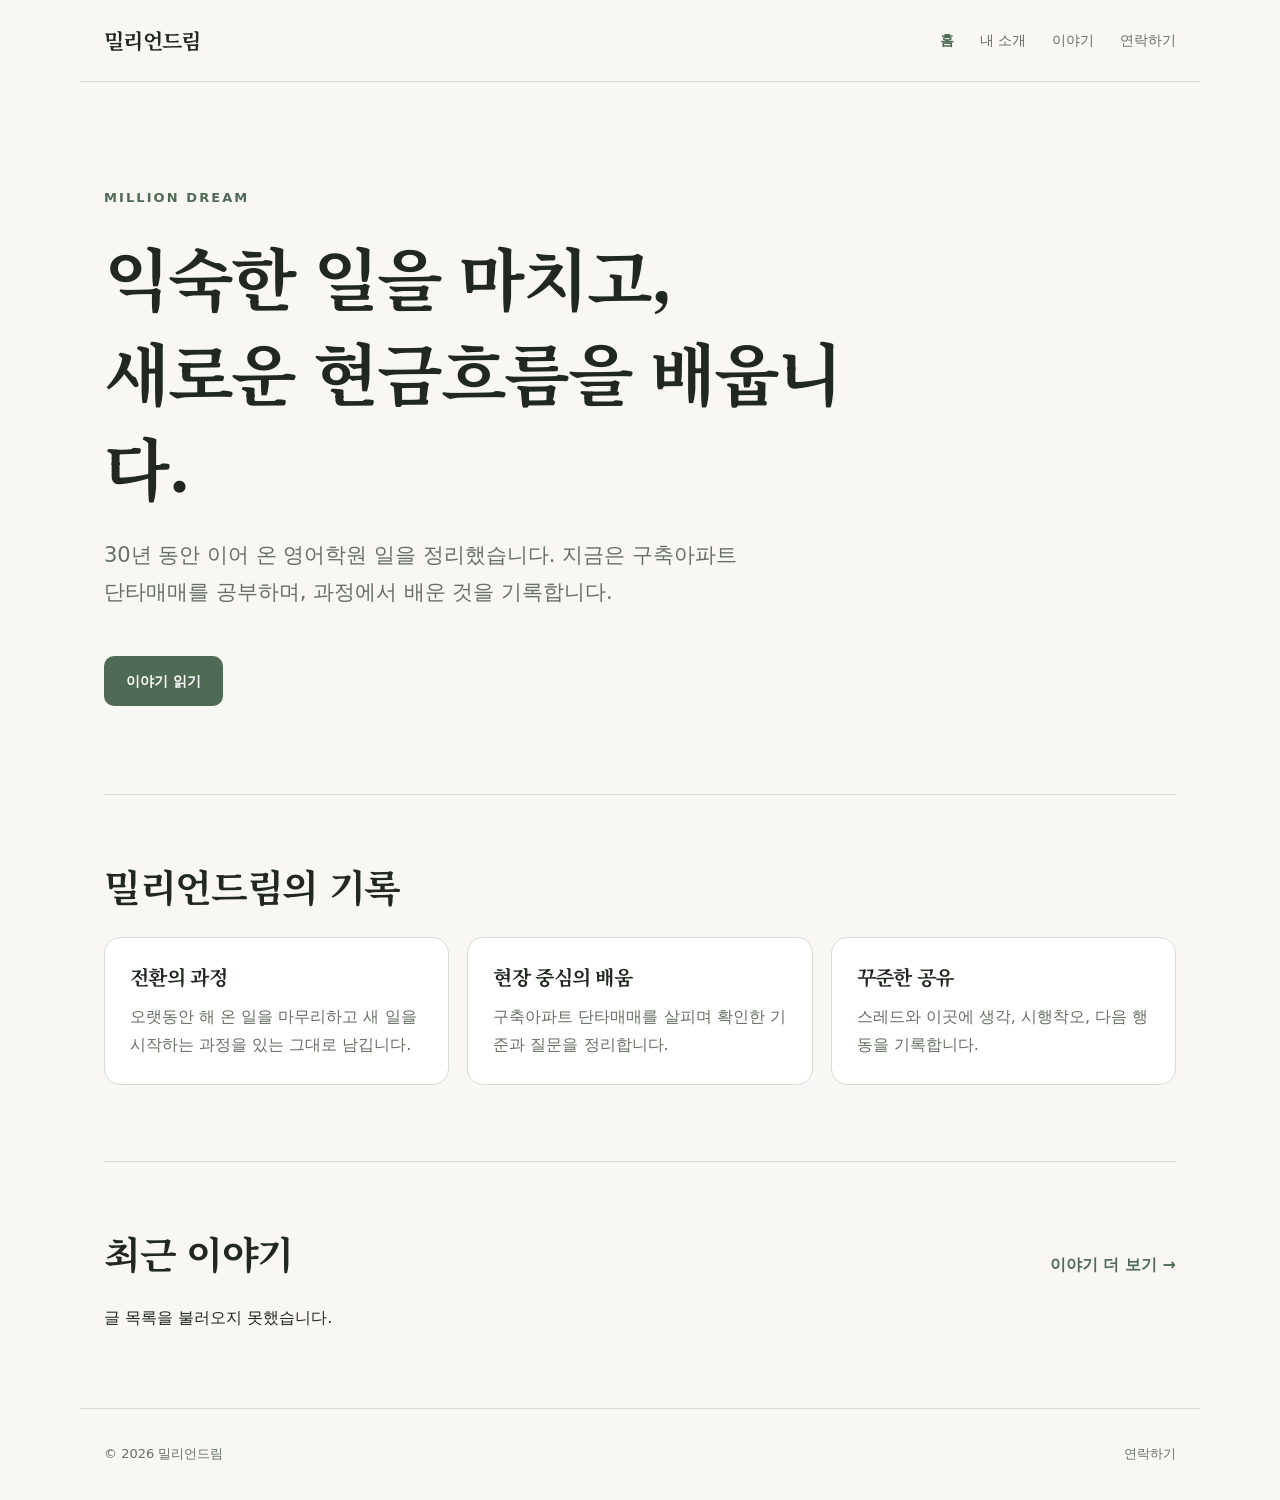
==== index.html @ e860d9e4 "Add Milliondream website" ====
<!doctype html><html lang="ko"><head><meta charset="utf-8"><meta name="viewport" content="width=device-width,initial-scale=1"><title>밀리언드림 | 새로운 현금흐름을 기록합니다</title><meta name="description" content="30년간의 영어학원 일을 마치고 구축아파트 단타매매를 공부하며 새로운 현금흐름을 만들어 가는 밀리언드림의 기록."><link rel="stylesheet" href="/site.css"></head><body>
<header class="site-header"><a class="site-logo" href="/">밀리언드림</a><button class="menu-toggle" aria-expanded="false" aria-controls="main-nav">메뉴</button><nav id="main-nav" class="site-nav" aria-label="주 메뉴"><a href="/" aria-current="page">홈</a><a href="/about.html">내 소개</a><a href="/story/">이야기</a><a href="/contact.html">연락하기</a></nav></header>
<main class="page"><section class="hero-main"><p class="eyebrow">Million Dream</p><h1>익숙한 일을 마치고,<br>새로운 현금흐름을 배웁니다.</h1><p class="lead">30년 동안 이어 온 영어학원 일을 정리했습니다. 지금은 구축아파트 단타매매를 공부하며, 과정에서 배운 것을 기록합니다.</p><a class="button" href="/about.html">이야기 읽기</a></section>
<section class="section"><div class="section-head"><h2>밀리언드림의 기록</h2></div><div class="grid"><div class="feature"><h3>전환의 과정</h3><p>오랫동안 해 온 일을 마무리하고 새 일을 시작하는 과정을 있는 그대로 남깁니다.</p></div><div class="feature"><h3>현장 중심의 배움</h3><p>구축아파트 단타매매를 살피며 확인한 기준과 질문을 정리합니다.</p></div><div class="feature"><h3>꾸준한 공유</h3><p>스레드와 이곳에 생각, 시행착오, 다음 행동을 기록합니다.</p></div></div></section>
<section class="section"><div class="section-head"><h2>최근 이야기</h2><a class="text-link" href="/story/">이야기 더 보기 →</a></div><div class="grid" id="latest-posts" aria-live="polite">글을 불러오는 중입니다.</div></section></main>
<footer class="site-footer"><span>© 2026 밀리언드림</span><span><a href="/contact.html">연락하기</a></span></footer><script src="/site.js" defer></script></body></html>
---- site.css ----
@import url('https://fonts.googleapis.com/css2?family=Noto+Serif+KR:wght@400;600;700&display=swap');
:root{--bg:#f8f7f3;--ink:#212820;--accent:#506b55;--muted:#667064;--line:#d7ddd4;--card:#fff;--serif:'Noto Serif KR',Georgia,serif;--sans:'Apple SD Gothic Neo','Noto Sans KR',system-ui,sans-serif}
*{box-sizing:border-box}
html{scroll-behavior:smooth}
body{margin:0;background:var(--bg);color:var(--ink);font-family:var(--sans);line-height:1.75}
a{color:inherit}
.site-header{max-width:1120px;margin:auto;padding:22px 24px;display:flex;align-items:center;justify-content:space-between;gap:24px;border-bottom:1px solid var(--line)}
.site-logo{font-family:var(--serif);font-size:21px;font-weight:700;letter-spacing:-.03em;text-decoration:none;white-space:nowrap}
.site-nav{display:flex;align-items:center;gap:26px}
.site-nav a{text-decoration:none;font-size:14px;color:var(--muted)}
.site-nav a[aria-current='page'],.site-nav a:hover{color:var(--accent);font-weight:700}
.menu-toggle{display:none;background:transparent;border:1px solid var(--line);border-radius:8px;padding:8px 12px;color:var(--ink);font:inherit}
.page{max-width:1120px;margin:auto;padding:0 24px}
.hero-main{padding:92px 0 88px;max-width:790px}
.eyebrow{color:var(--accent);font-size:13px;font-weight:700;letter-spacing:.16em;text-transform:uppercase}
h1,h2,h3{font-family:var(--serif);line-height:1.4;letter-spacing:-.035em}
h1{font-size:clamp(38px,6vw,68px);margin:18px 0 24px}
h2{font-size:clamp(26px,4vw,38px)}
.lead{font-size:clamp(17px,2vw,21px);color:var(--muted);max-width:650px}
.button{display:inline-block;background:var(--accent);color:#fff;text-decoration:none;border-radius:10px;padding:13px 22px;font-weight:700;font-size:14px;margin-top:24px}
.button.secondary{background:transparent;color:var(--accent);border:1px solid var(--accent)}
.section{border-top:1px solid var(--line);padding:64px 0 76px}
.section-head{display:flex;align-items:end;justify-content:space-between;gap:24px;margin-bottom:25px}
.section-head h2{margin:0}
.text-link{color:var(--accent);font-weight:700;text-decoration:none;white-space:nowrap}
.grid{display:grid;grid-template-columns:repeat(3,1fr);gap:18px}
.feature,.post-card{background:var(--card);border:1px solid var(--line);border-radius:16px;padding:25px}
.feature h3{font-size:20px;margin:0 0 12px}
.feature p{margin:0;color:var(--muted)}
.post-card{display:block;text-decoration:none;min-height:220px}
.post-card:hover{border-color:var(--accent)}
.post-card time{font-size:12px;color:var(--muted)}
.post-card h3{font-size:20px;margin:12px 0}
.post-card p{font-size:14px;color:var(--muted);margin:0}
.reading{max-width:760px;padding:72px 0 96px}
.reading h1{font-size:clamp(34px,5vw,54px)}
.reading p,.reading li{font-size:17px}
.reading blockquote{margin:42px 0;padding:8px 0 8px 24px;border-left:3px solid var(--accent);font:600 21px/1.7 var(--serif)}
.timeline{border-left:1px solid var(--line);margin:32px 0;padding-left:28px}
.timeline li{margin:0 0 22px}
.notice{background:#edf1ec;border-radius:14px;padding:20px 24px;color:#435048}
.site-footer{border-top:1px solid var(--line);padding:34px 24px;max-width:1120px;margin:auto;color:var(--muted);font-size:13px;display:flex;justify-content:space-between;gap:20px}
.site-footer a{text-decoration:none}
@media(max-width:700px){.site-header{flex-wrap:wrap}.menu-toggle{display:block}.site-nav{display:none;width:100%;flex-direction:column;align-items:stretch;gap:0;padding:8px 0}.site-nav.open{display:flex}.site-nav a{padding:10px 0}.hero-main{padding:65px 0}.grid{grid-template-columns:1fr}.section{padding:48px 0}.site-footer{display:block}.reading{padding:50px 0 80px}}
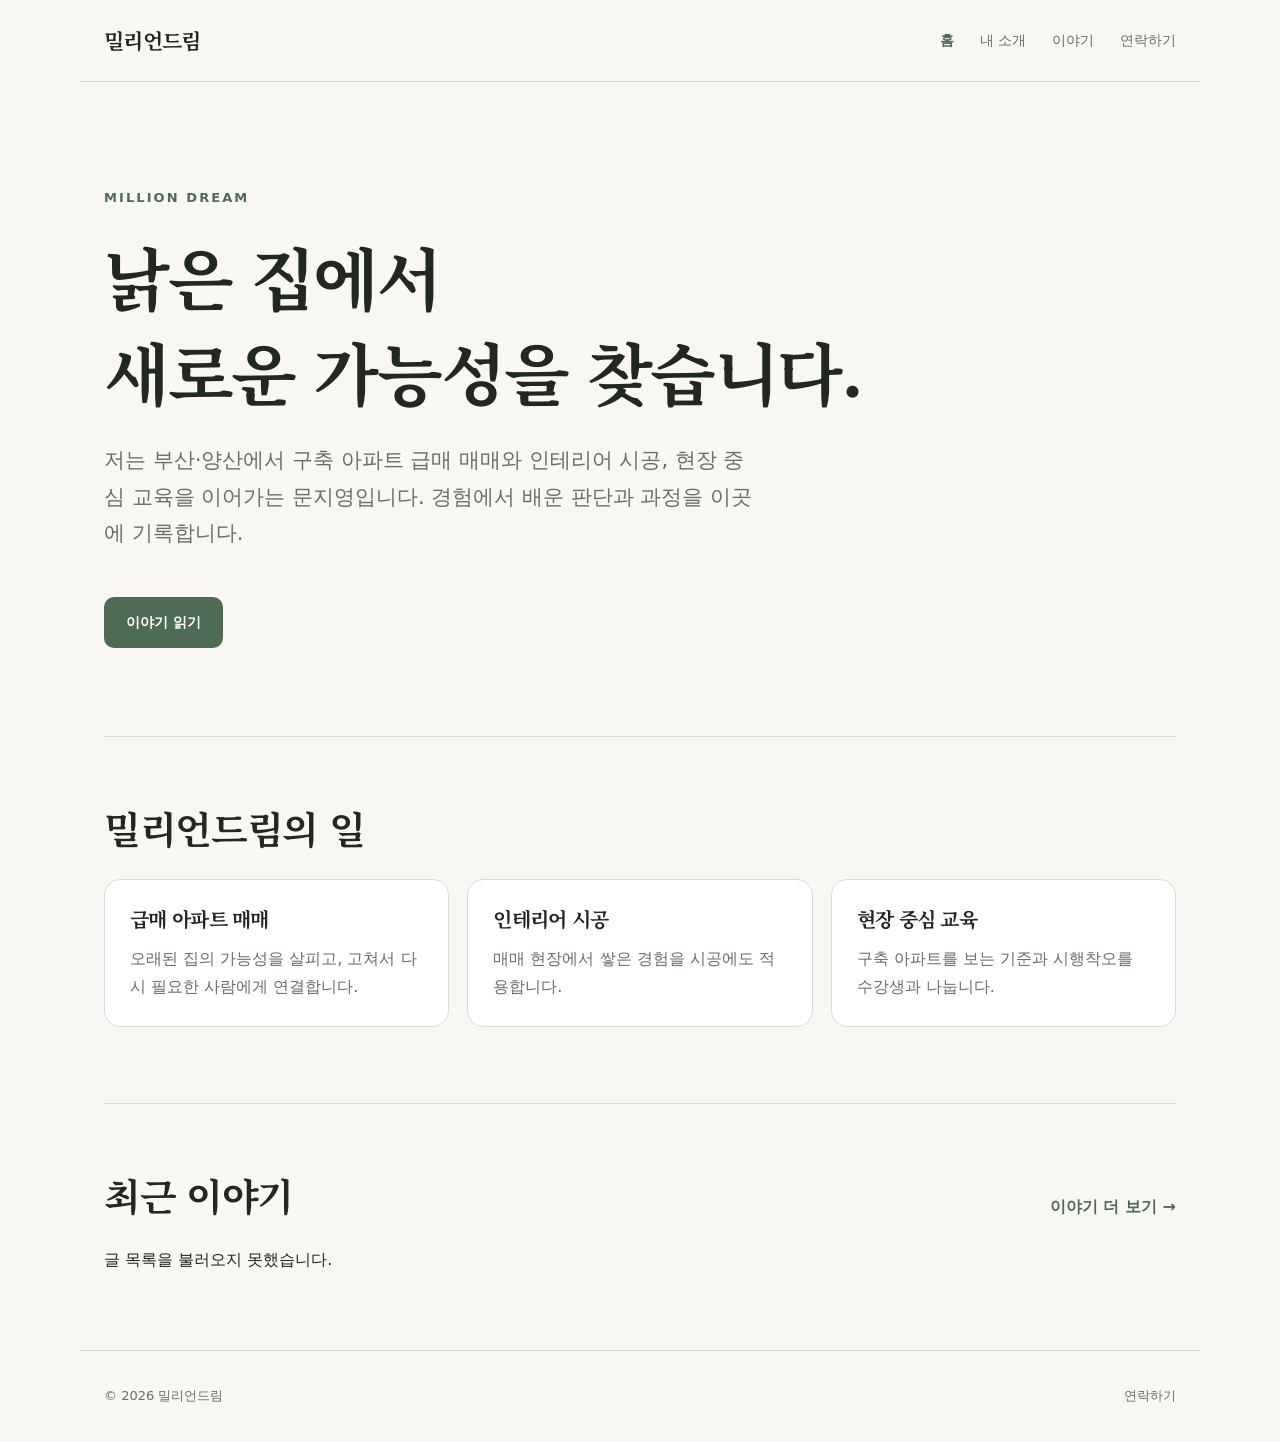
==== commit 56ccbd3e: "밀리언드림 브랜드 스토리 반영" ====
--- a/index.html
+++ b/index.html
@@ -1,6 +1,6 @@
-<!doctype html><html lang="ko"><head><meta charset="utf-8"><meta name="viewport" content="width=device-width,initial-scale=1"><title>밀리언드림 | 새로운 현금흐름을 기록합니다</title><meta name="description" content="30년간의 영어학원 일을 마치고 구축아파트 단타매매를 공부하며 새로운 현금흐름을 만들어 가는 밀리언드림의 기록."><link rel="stylesheet" href="/site.css"></head><body>
+<!doctype html><html lang="ko"><head><meta charset="utf-8"><meta name="viewport" content="width=device-width,initial-scale=1"><title>밀리언드림 | 구축 아파트의 가능성을 찾습니다</title><meta name="description" content="문지영의 밀리언드림. 부산·양산에서 구축 아파트 급매 매매, 인테리어 시공, 현장 중심 교육을 이어갑니다."><link rel="stylesheet" href="/site.css"></head><body>
 <header class="site-header"><a class="site-logo" href="/">밀리언드림</a><button class="menu-toggle" aria-expanded="false" aria-controls="main-nav">메뉴</button><nav id="main-nav" class="site-nav" aria-label="주 메뉴"><a href="/" aria-current="page">홈</a><a href="/about.html">내 소개</a><a href="/story/">이야기</a><a href="/contact.html">연락하기</a></nav></header>
-<main class="page"><section class="hero-main"><p class="eyebrow">Million Dream</p><h1>익숙한 일을 마치고,<br>새로운 현금흐름을 배웁니다.</h1><p class="lead">30년 동안 이어 온 영어학원 일을 정리했습니다. 지금은 구축아파트 단타매매를 공부하며, 과정에서 배운 것을 기록합니다.</p><a class="button" href="/about.html">이야기 읽기</a></section>
-<section class="section"><div class="section-head"><h2>밀리언드림의 기록</h2></div><div class="grid"><div class="feature"><h3>전환의 과정</h3><p>오랫동안 해 온 일을 마무리하고 새 일을 시작하는 과정을 있는 그대로 남깁니다.</p></div><div class="feature"><h3>현장 중심의 배움</h3><p>구축아파트 단타매매를 살피며 확인한 기준과 질문을 정리합니다.</p></div><div class="feature"><h3>꾸준한 공유</h3><p>스레드와 이곳에 생각, 시행착오, 다음 행동을 기록합니다.</p></div></div></section>
+<main class="page"><section class="hero-main"><p class="eyebrow">Million Dream</p><h1>낡은 집에서<br>새로운 가능성을 찾습니다.</h1><p class="lead">저는 부산·양산에서 구축 아파트 급매 매매와 인테리어 시공, 현장 중심 교육을 이어가는 문지영입니다. 경험에서 배운 판단과 과정을 이곳에 기록합니다.</p><a class="button" href="/about.html">이야기 읽기</a></section>
+<section class="section"><div class="section-head"><h2>밀리언드림의 일</h2></div><div class="grid"><div class="feature"><h3>급매 아파트 매매</h3><p>오래된 집의 가능성을 살피고, 고쳐서 다시 필요한 사람에게 연결합니다.</p></div><div class="feature"><h3>인테리어 시공</h3><p>매매 현장에서 쌓은 경험을 시공에도 적용합니다.</p></div><div class="feature"><h3>현장 중심 교육</h3><p>구축 아파트를 보는 기준과 시행착오를 수강생과 나눕니다.</p></div></div></section>
 <section class="section"><div class="section-head"><h2>최근 이야기</h2><a class="text-link" href="/story/">이야기 더 보기 →</a></div><div class="grid" id="latest-posts" aria-live="polite">글을 불러오는 중입니다.</div></section></main>
 <footer class="site-footer"><span>© 2026 밀리언드림</span><span><a href="/contact.html">연락하기</a></span></footer><script src="/site.js" defer></script></body></html>
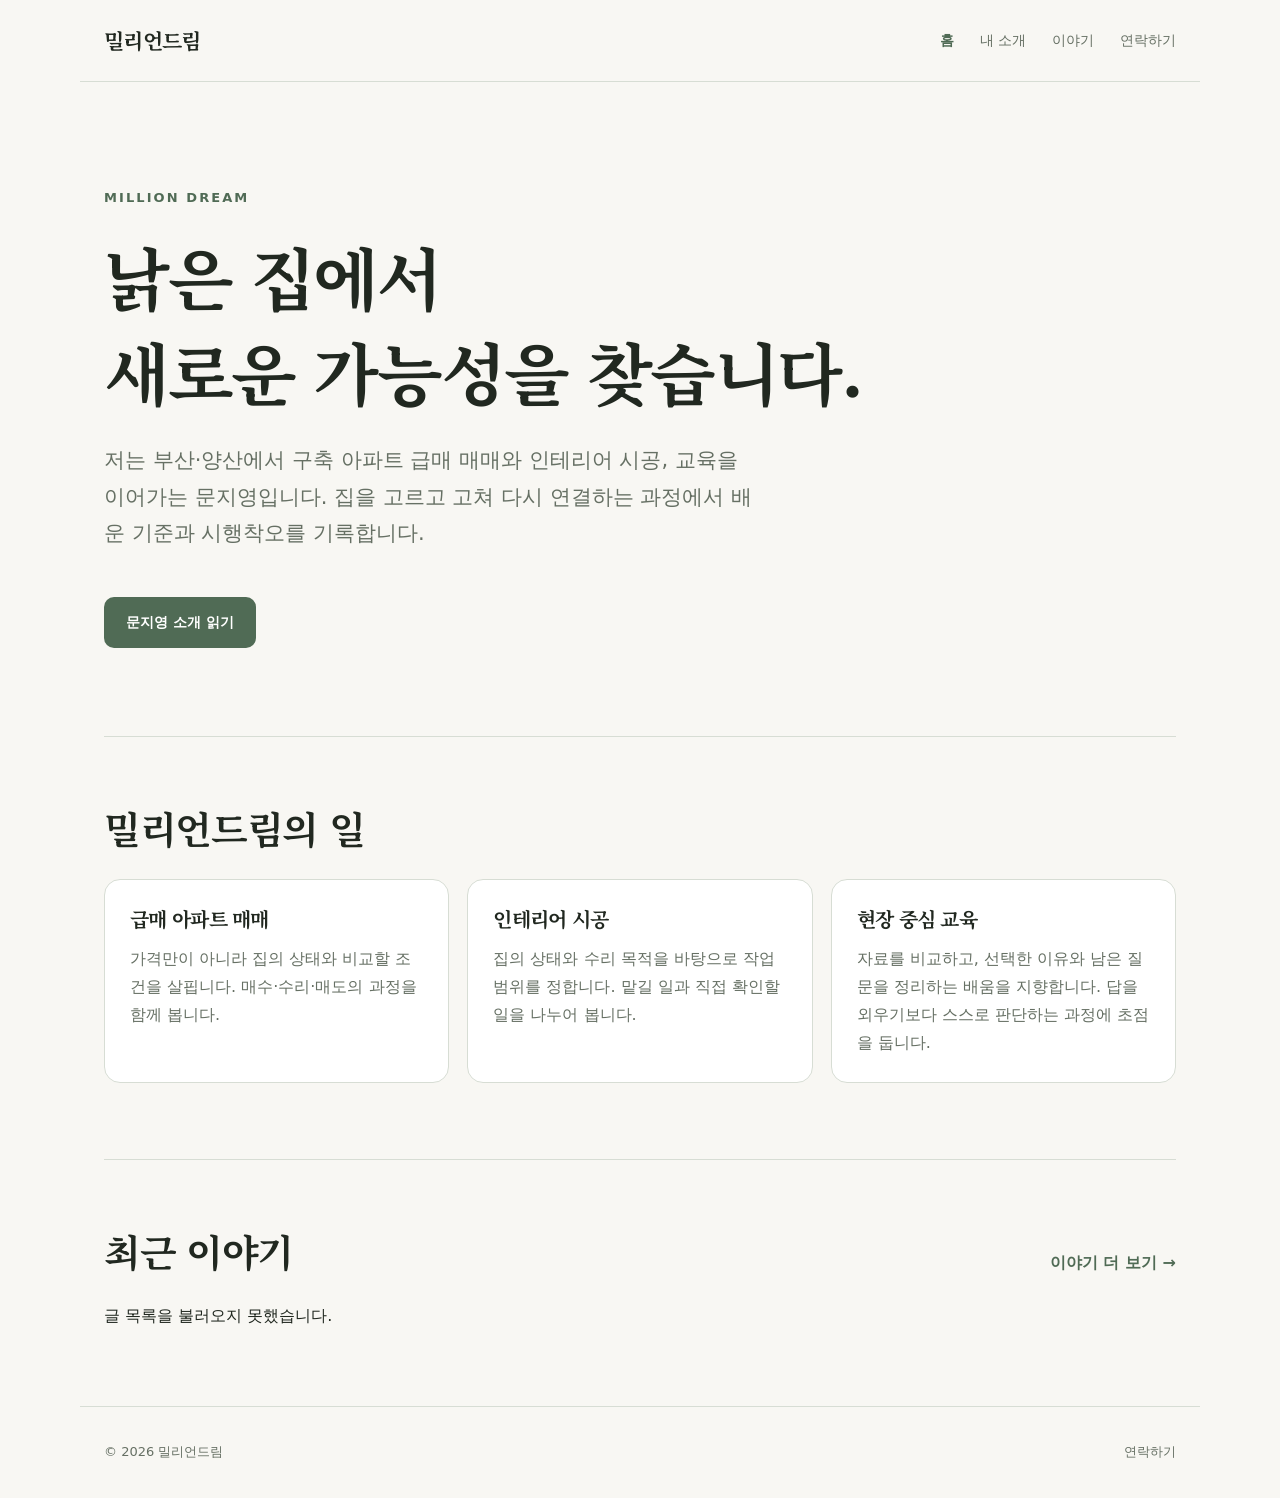
==== commit 909ce011: "Refine Million Dream homepage copy from source research" ====
--- a/index.html
+++ b/index.html
@@ -1,6 +1,6 @@
-<!doctype html><html lang="ko"><head><meta charset="utf-8"><meta name="viewport" content="width=device-width,initial-scale=1"><title>밀리언드림 | 구축 아파트의 가능성을 찾습니다</title><meta name="description" content="문지영의 밀리언드림. 부산·양산에서 구축 아파트 급매 매매, 인테리어 시공, 현장 중심 교육을 이어갑니다."><link rel="stylesheet" href="/site.css"></head><body>
+<!doctype html><html lang="ko"><head><meta charset="utf-8"><meta name="viewport" content="width=device-width,initial-scale=1"><title>밀리언드림 | 구축 아파트의 가능성을 찾습니다</title><meta name="description" content="문지영의 밀리언드림. 부산·양산의 구축 아파트 매매와 수리, 현장에서 배운 판단과 과정을 기록합니다."><link rel="stylesheet" href="/site.css"></head><body>
 <header class="site-header"><a class="site-logo" href="/">밀리언드림</a><button class="menu-toggle" aria-expanded="false" aria-controls="main-nav">메뉴</button><nav id="main-nav" class="site-nav" aria-label="주 메뉴"><a href="/" aria-current="page">홈</a><a href="/about.html">내 소개</a><a href="/story/">이야기</a><a href="/contact.html">연락하기</a></nav></header>
-<main class="page"><section class="hero-main"><p class="eyebrow">Million Dream</p><h1>낡은 집에서<br>새로운 가능성을 찾습니다.</h1><p class="lead">저는 부산·양산에서 구축 아파트 급매 매매와 인테리어 시공, 현장 중심 교육을 이어가는 문지영입니다. 경험에서 배운 판단과 과정을 이곳에 기록합니다.</p><a class="button" href="/about.html">이야기 읽기</a></section>
-<section class="section"><div class="section-head"><h2>밀리언드림의 일</h2></div><div class="grid"><div class="feature"><h3>급매 아파트 매매</h3><p>오래된 집의 가능성을 살피고, 고쳐서 다시 필요한 사람에게 연결합니다.</p></div><div class="feature"><h3>인테리어 시공</h3><p>매매 현장에서 쌓은 경험을 시공에도 적용합니다.</p></div><div class="feature"><h3>현장 중심 교육</h3><p>구축 아파트를 보는 기준과 시행착오를 수강생과 나눕니다.</p></div></div></section>
+<main class="page"><section class="hero-main"><p class="eyebrow">Million Dream</p><h1>낡은 집에서<br>새로운 가능성을 찾습니다.</h1><p class="lead">저는 부산·양산에서 구축 아파트 급매 매매와 인테리어 시공, 교육을 이어가는 문지영입니다. 집을 고르고 고쳐 다시 연결하는 과정에서 배운 기준과 시행착오를 기록합니다.</p><a class="button" href="/about.html">문지영 소개 읽기</a></section>
+<section class="section"><div class="section-head"><h2>밀리언드림의 일</h2></div><div class="grid"><div class="feature"><h3>급매 아파트 매매</h3><p>가격만이 아니라 집의 상태와 비교할 조건을 살핍니다. 매수·수리·매도의 과정을 함께 봅니다.</p></div><div class="feature"><h3>인테리어 시공</h3><p>집의 상태와 수리 목적을 바탕으로 작업 범위를 정합니다. 맡길 일과 직접 확인할 일을 나누어 봅니다.</p></div><div class="feature"><h3>현장 중심 교육</h3><p>자료를 비교하고, 선택한 이유와 남은 질문을 정리하는 배움을 지향합니다. 답을 외우기보다 스스로 판단하는 과정에 초점을 둡니다.</p></div></div></section>
 <section class="section"><div class="section-head"><h2>최근 이야기</h2><a class="text-link" href="/story/">이야기 더 보기 →</a></div><div class="grid" id="latest-posts" aria-live="polite">글을 불러오는 중입니다.</div></section></main>
 <footer class="site-footer"><span>© 2026 밀리언드림</span><span><a href="/contact.html">연락하기</a></span></footer><script src="/site.js" defer></script></body></html>
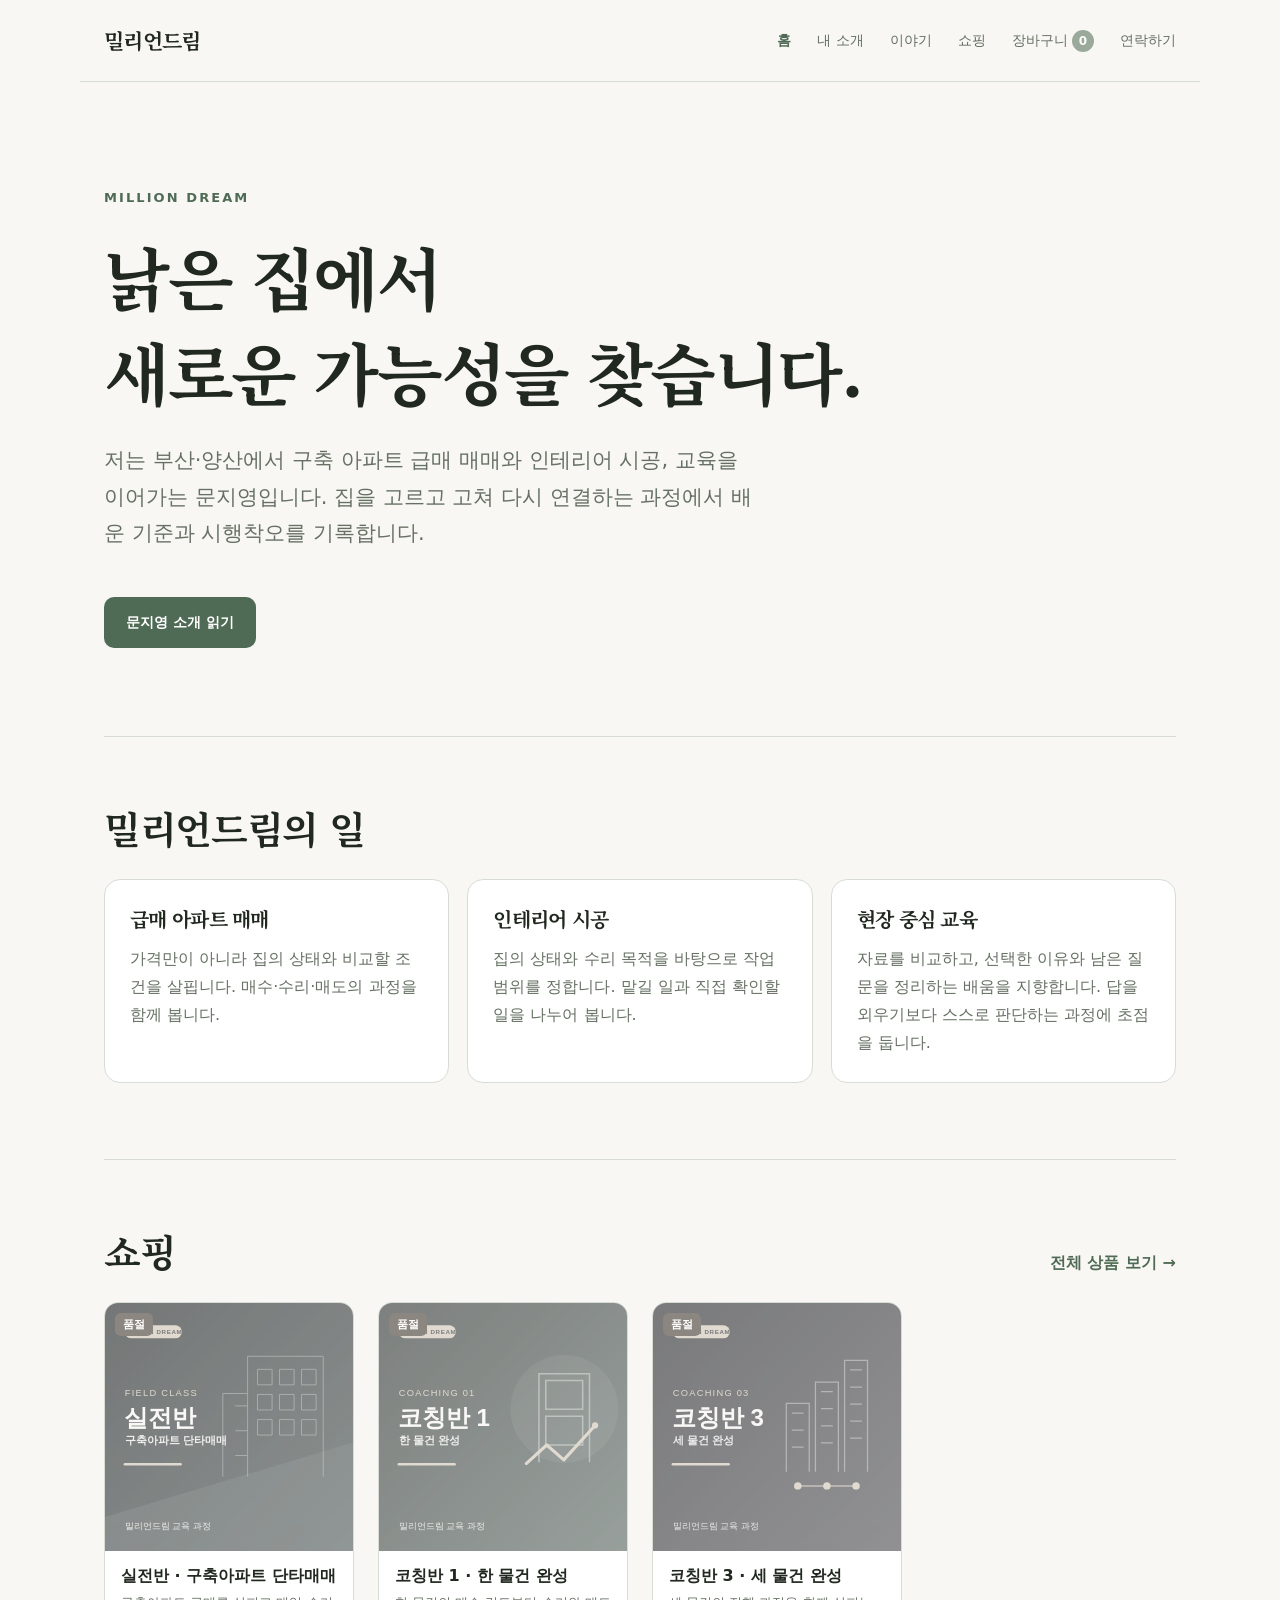
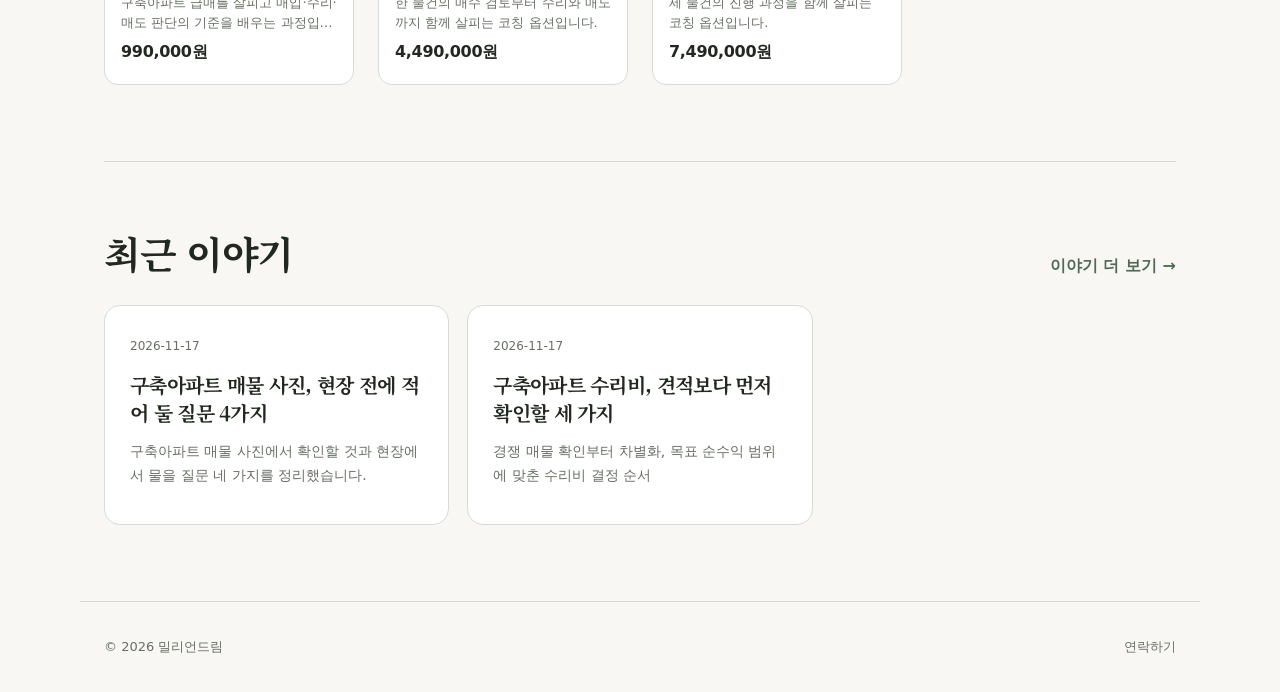
==== commit 493afee9: "Connect shop pages to site navigation and layout" ====
--- a/index.html
+++ b/index.html
@@ -1,6 +1,7 @@
-<!doctype html><html lang="ko"><head><meta charset="utf-8"><meta name="viewport" content="width=device-width,initial-scale=1"><title>밀리언드림 | 구축 아파트의 가능성을 찾습니다</title><meta name="description" content="문지영의 밀리언드림. 부산·양산의 구축 아파트 매매와 수리, 현장에서 배운 판단과 과정을 기록합니다."><link rel="stylesheet" href="/site.css"></head><body>
-<header class="site-header"><a class="site-logo" href="/">밀리언드림</a><button class="menu-toggle" aria-expanded="false" aria-controls="main-nav">메뉴</button><nav id="main-nav" class="site-nav" aria-label="주 메뉴"><a href="/" aria-current="page">홈</a><a href="/about.html">내 소개</a><a href="/story/">이야기</a><a href="/contact.html">연락하기</a></nav></header>
+<!doctype html><html lang="ko"><head><meta charset="utf-8"><meta name="viewport" content="width=device-width,initial-scale=1"><title>밀리언드림 | 구축 아파트의 가능성을 찾습니다</title><meta name="description" content="문지영의 밀리언드림. 부산·양산의 구축 아파트 매매와 수리, 현장에서 배운 판단과 과정을 기록합니다."><link rel="stylesheet" href="/site.css"><link rel="stylesheet" href="/shop/shop.css"></head><body>
+<header class="site-header"><a class="site-logo" href="/">밀리언드림</a><button class="menu-toggle" aria-expanded="false" aria-controls="main-nav">메뉴</button><nav id="main-nav" class="site-nav" aria-label="주 메뉴"><a href="/" aria-current="page">홈</a><a href="/about.html">내 소개</a><a href="/story/">이야기</a><a href="/shop/">쇼핑</a><a href="/shop/cart.html" data-shop-cart>장바구니 <span class="sk-count" data-shop-cart-count>0</span></a><a href="/contact.html">연락하기</a></nav></header>
 <main class="page"><section class="hero-main"><p class="eyebrow">Million Dream</p><h1>낡은 집에서<br>새로운 가능성을 찾습니다.</h1><p class="lead">저는 부산·양산에서 구축 아파트 급매 매매와 인테리어 시공, 교육을 이어가는 문지영입니다. 집을 고르고 고쳐 다시 연결하는 과정에서 배운 기준과 시행착오를 기록합니다.</p><a class="button" href="/about.html">문지영 소개 읽기</a></section>
 <section class="section"><div class="section-head"><h2>밀리언드림의 일</h2></div><div class="grid"><div class="feature"><h3>급매 아파트 매매</h3><p>가격만이 아니라 집의 상태와 비교할 조건을 살핍니다. 매수·수리·매도의 과정을 함께 봅니다.</p></div><div class="feature"><h3>인테리어 시공</h3><p>집의 상태와 수리 목적을 바탕으로 작업 범위를 정합니다. 맡길 일과 직접 확인할 일을 나누어 봅니다.</p></div><div class="feature"><h3>현장 중심 교육</h3><p>자료를 비교하고, 선택한 이유와 남은 질문을 정리하는 배움을 지향합니다. 답을 외우기보다 스스로 판단하는 과정에 초점을 둡니다.</p></div></div></section>
+<section class="section"><div class="section-head"><h2>쇼핑</h2><a class="text-link" href="/shop/">전체 상품 보기 →</a></div><div data-shop-featured="3"></div></section>
 <section class="section"><div class="section-head"><h2>최근 이야기</h2><a class="text-link" href="/story/">이야기 더 보기 →</a></div><div class="grid" id="latest-posts" aria-live="polite">글을 불러오는 중입니다.</div></section></main>
-<footer class="site-footer"><span>© 2026 밀리언드림</span><span><a href="/contact.html">연락하기</a></span></footer><script src="/site.js" defer></script></body></html>
+<footer class="site-footer"><span>© 2026 밀리언드림</span><span><a href="/contact.html">연락하기</a></span></footer><script src="/site.js" defer></script><script src="/shop/shop.js" defer></script></body></html>
--- a/shop/shop.css
+++ b/shop/shop.css
@@ -0,0 +1,220 @@
+/* ============================================================
+   실행학교 4주차 · 미니 쇼핑몰 키트 — 스타일
+   내 사이트 색·서체에 맞출 때는 맨 위 변수만 바꾸면 돼요.
+   클래스 이름은 모두 sk- 로 시작해서 내 사이트 CSS와 겹치지 않아요.
+   ============================================================ */
+:root {
+  --sk-bg: #ffffff;        /* 카드·패널 바탕 */
+  --sk-page: #f8f7f3;      /* 쇼핑 페이지 바탕 */
+  --sk-ink: #212820;       /* 글자색 · 기본 버튼 바탕 */
+  --sk-sub: #667064;       /* 보조 글자 */
+  --sk-line: #d7ddd4;      /* 구분선 */
+  --sk-accent: #506b55;    /* 할인율 · 뱃지 · 강조 */
+  --sk-ok: #506b55;        /* 완료 · 무료배송 */
+  --sk-radius: 14px;       /* 모서리 둥글기 */
+  --sk-font: "Apple SD Gothic Neo", "Noto Sans KR", system-ui, sans-serif;
+  --sk-maxw: 1120px;       /* 본문 최대 폭 */
+}
+
+.sk-page { background: var(--sk-page); color: var(--sk-ink); font-family: var(--sk-font); min-height: 60vh; }
+.sk-page *, .sk-page *::before, .sk-page *::after { box-sizing: border-box; }
+.sk-wrap { max-width: var(--sk-maxw); margin: 0 auto; padding: clamp(28px, 5vw, 56px) 20px 80px; }
+.sk-head { display: flex; align-items: flex-end; justify-content: space-between; gap: 16px; flex-wrap: wrap; margin-bottom: 24px; }
+.sk-head h1 { margin: 0; font-size: clamp(26px, 4vw, 38px); letter-spacing: -.03em; line-height: 1.2; }
+.sk-head p { margin: 6px 0 0; color: var(--sk-sub); }
+.sk-crumb { font-size: 13px; color: var(--sk-sub); margin-bottom: 14px; }
+.sk-crumb a { color: inherit; }
+.sk-muted { color: var(--sk-sub); }
+.sk-empty { padding: 56px 20px; text-align: center; color: var(--sk-sub); background: var(--sk-bg); border: 1px dashed var(--sk-line); border-radius: var(--sk-radius); line-height: 1.8; }
+.sk-error { padding: 14px 16px; border-radius: 10px; background: #fff1ee; color: #8a2a17; border: 1px solid #f3c9bd; line-height: 1.6; }
+.sk-note { padding: 14px 16px; border-radius: 10px; background: var(--sk-bg); border: 1px solid var(--sk-line); color: var(--sk-sub); font-size: 14px; line-height: 1.7; }
+
+/* 버튼 */
+.sk-btn { appearance: none; display: inline-flex; align-items: center; justify-content: center; gap: 6px; min-height: 48px; padding: 0 22px; border-radius: var(--sk-radius); border: 1px solid var(--sk-ink); background: var(--sk-ink); color: #fff; font: 700 15px/1 var(--sk-font); cursor: pointer; text-decoration: none; transition: transform .15s, opacity .15s; }
+.sk-btn:hover { transform: translateY(-1px); }
+.sk-btn:disabled, .sk-btn[aria-disabled="true"] { opacity: .45; cursor: not-allowed; transform: none; }
+.sk-btn--line { background: transparent; color: var(--sk-ink); }
+.sk-btn--block { width: 100%; }
+.sk-btn--sm { min-height: 36px; padding: 0 14px; font-size: 13px; border-radius: 10px; }
+.sk-btn:focus-visible, .sk-chip:focus-visible, .sk-qty button:focus-visible { outline: 3px solid var(--sk-accent); outline-offset: 2px; }
+
+/* 카테고리 칩 */
+.sk-chips { display: flex; gap: 8px; flex-wrap: wrap; margin-bottom: 22px; }
+.sk-chip { appearance: none; border: 1px solid var(--sk-line); background: var(--sk-bg); color: var(--sk-ink); border-radius: 999px; padding: 9px 16px; font: 600 14px/1 var(--sk-font); cursor: pointer; }
+.sk-chip[aria-pressed="true"] { background: var(--sk-ink); color: #fff; border-color: var(--sk-ink); }
+
+/* 상품 카드 */
+.sk-grid { display: grid; grid-template-columns: repeat(auto-fill, minmax(220px, 1fr)); gap: clamp(14px, 2.4vw, 24px); }
+.sk-card { display: flex; flex-direction: column; background: var(--sk-bg); border: 1px solid var(--sk-line); border-radius: var(--sk-radius); overflow: hidden; color: inherit; text-decoration: none; transition: transform .2s, box-shadow .2s; }
+.sk-card:hover { transform: translateY(-3px); box-shadow: 0 12px 28px rgba(0,0,0,.08); }
+.sk-card__pic { position: relative; aspect-ratio: 1 / 1; background: #f1eee9; overflow: hidden; }
+.sk-card__pic img { width: 100%; height: 100%; object-fit: cover; display: block; }
+.sk-card__body { padding: 14px 16px 18px; display: flex; flex-direction: column; gap: 6px; }
+.sk-card__name { font-weight: 700; font-size: 16px; line-height: 1.4; }
+.sk-card__sum { font-size: 13px; color: var(--sk-sub); line-height: 1.5; display: -webkit-box; -webkit-line-clamp: 2; -webkit-box-orient: vertical; overflow: hidden; }
+.sk-card.is-out .sk-card__pic img { filter: grayscale(.8); opacity: .6; }
+.sk-badges { position: absolute; left: 10px; top: 10px; display: flex; gap: 6px; flex-wrap: wrap; }
+.sk-badge { background: var(--sk-ink); color: #fff; font: 800 11px/1 var(--sk-font); padding: 6px 8px; border-radius: 6px; letter-spacing: .02em; }
+.sk-badge--sale { background: var(--sk-accent); }
+.sk-badge--out { background: #8b8780; }
+
+/* 가격 */
+.sk-price { display: flex; align-items: baseline; gap: 8px; flex-wrap: wrap; }
+.sk-price__rate { color: var(--sk-accent); font-weight: 800; }
+.sk-price__now { font-weight: 800; letter-spacing: -.02em; }
+.sk-price__was { color: var(--sk-sub); text-decoration: line-through; font-size: .86em; }
+.sk-price--big .sk-price__now { font-size: 28px; }
+.sk-price--big .sk-price__rate { font-size: 24px; }
+[data-shop-price] .sk-price { display: inline-flex; }
+.sk-soldout-tag { display: inline-block; margin-left: 8px; padding: 2px 8px; border-radius: 999px; background: var(--sk-sub); color: #fff; font-size: 12px; font-weight: 700; vertical-align: middle; }
+.sk-sale-until { font-size: 13px; color: var(--sk-accent); margin-top: 4px; }
+
+/* 상세 */
+.sk-detail { display: grid; grid-template-columns: minmax(0, 1.05fr) minmax(0, 1fr); gap: clamp(24px, 5vw, 64px); align-items: start; }
+.sk-gallery__main { aspect-ratio: 1 / 1; background: #f1eee9; border-radius: var(--sk-radius); overflow: hidden; }
+.sk-gallery__main img { width: 100%; height: 100%; object-fit: cover; display: block; }
+.sk-thumbs { display: flex; gap: 8px; margin-top: 10px; flex-wrap: wrap; }
+.sk-thumbs button { appearance: none; padding: 0; width: 64px; height: 64px; border-radius: 10px; overflow: hidden; border: 2px solid transparent; background: #f1eee9; cursor: pointer; }
+.sk-thumbs button[aria-current="true"] { border-color: var(--sk-ink); }
+.sk-thumbs img { width: 100%; height: 100%; object-fit: cover; display: block; }
+.sk-info h1 { margin: 6px 0 10px; font-size: clamp(24px, 3.4vw, 34px); letter-spacing: -.03em; line-height: 1.25; }
+.sk-sku { font-size: 12px; color: var(--sk-sub); letter-spacing: .04em; }
+.sk-summary { color: var(--sk-sub); line-height: 1.75; margin: 0 0 18px; }
+.sk-rows { margin: 20px 0; border-top: 1px solid var(--sk-line); }
+.sk-rows > div { display: flex; justify-content: space-between; gap: 16px; padding: 12px 0; border-bottom: 1px solid var(--sk-line); font-size: 14px; }
+.sk-rows dt { color: var(--sk-sub); }
+.sk-rows dd { margin: 0; font-weight: 600; text-align: right; }
+.sk-field { display: flex; flex-direction: column; gap: 6px; margin-bottom: 14px; }
+.sk-field label, .sk-field .sk-label { font-size: 13px; font-weight: 700; }
+.sk-field select, .sk-field input, .sk-field textarea { width: 100%; min-height: 46px; padding: 10px 12px; border-radius: 10px; border: 1px solid var(--sk-line); background: #fff; color: var(--sk-ink); font: 15px/1.4 var(--sk-font); }
+.sk-field textarea { min-height: 80px; resize: vertical; }
+.sk-qty { display: inline-flex; align-items: center; border: 1px solid var(--sk-line); border-radius: 10px; background: #fff; overflow: hidden; }
+.sk-qty button { appearance: none; width: 40px; height: 40px; border: 0; background: transparent; font-size: 18px; cursor: pointer; color: var(--sk-ink); }
+.sk-qty span { min-width: 36px; text-align: center; font-weight: 700; }
+.sk-total { display: flex; justify-content: space-between; align-items: baseline; padding: 16px 0; margin: 8px 0 14px; border-top: 2px solid var(--sk-ink); font-weight: 700; }
+.sk-total b { font-size: 24px; }
+.sk-actions { display: grid; grid-template-columns: 1fr 1fr; gap: 10px; }
+.sk-body { margin-top: clamp(40px, 7vw, 80px); border-top: 1px solid var(--sk-line); padding-top: 32px; }
+.sk-body h2 { font-size: 20px; margin: 0 0 18px; }
+.sk-md { max-width: 760px; margin: 0 auto; line-height: 1.9; font-size: 16px; }
+.sk-md h3 { font-size: 20px; margin: 36px 0 10px; }
+.sk-md img { display: block; width: 100%; height: auto; border-radius: 10px; margin: 18px 0; }
+.sk-detail-imgs { max-width: 860px; margin: 24px auto 0; }
+.sk-detail-imgs img { display: block; width: 100%; height: auto; }
+
+/* 장바구니 · 주문서 */
+.sk-cols { display: grid; grid-template-columns: minmax(0, 1.6fr) minmax(280px, 1fr); gap: clamp(20px, 4vw, 40px); align-items: start; }
+.sk-panel { background: var(--sk-bg); border: 1px solid var(--sk-line); border-radius: var(--sk-radius); padding: clamp(16px, 3vw, 24px); }
+.sk-panel + .sk-panel { margin-top: 16px; }
+.sk-panel h2 { font-size: 17px; margin: 0 0 14px; }
+.sk-sticky { position: sticky; top: 90px; }
+.sk-line { display: grid; grid-template-columns: 72px minmax(0, 1fr) auto; gap: 14px; align-items: center; padding: 14px 0; border-bottom: 1px solid var(--sk-line); }
+.sk-line:last-child { border-bottom: 0; }
+.sk-line img { width: 72px; height: 72px; object-fit: cover; border-radius: 10px; background: #f1eee9; display: block; }
+.sk-line__name { font-weight: 700; line-height: 1.4; }
+.sk-line__opt { font-size: 13px; color: var(--sk-sub); margin-top: 2px; }
+.sk-line__warn { font-size: 13px; color: var(--sk-accent); margin-top: 4px; font-weight: 600; }
+.sk-line__side { text-align: right; display: flex; flex-direction: column; align-items: flex-end; gap: 8px; }
+.sk-line__kill { appearance: none; border: 0; background: none; color: var(--sk-sub); font-size: 13px; text-decoration: underline; cursor: pointer; }
+.sk-sum > div { display: flex; justify-content: space-between; padding: 8px 0; font-size: 15px; }
+.sk-sum .sk-sum__total { border-top: 1px solid var(--sk-line); margin-top: 8px; padding-top: 14px; font-weight: 800; font-size: 19px; }
+.sk-free { font-size: 13px; color: var(--sk-ok); margin: 6px 0 14px; }
+.sk-pay { display: grid; gap: 10px; }
+.sk-pay label { display: flex; gap: 10px; align-items: flex-start; padding: 14px; border: 1px solid var(--sk-line); border-radius: 12px; background: #fff; cursor: pointer; line-height: 1.5; }
+.sk-pay input { margin-top: 3px; accent-color: var(--sk-ink); }
+.sk-pay small { display: block; color: var(--sk-sub); font-size: 13px; }
+.sk-grid2 { display: grid; grid-template-columns: 1fr 1fr; gap: 0 12px; }
+.sk-agree { display: flex; gap: 8px; align-items: flex-start; font-size: 14px; line-height: 1.6; margin: 14px 0; }
+.sk-hp { position: absolute !important; left: -9999px !important; width: 1px; height: 1px; overflow: hidden; }
+.sk-done { text-align: center; padding: 20px 0 8px; }
+.sk-done .sk-check { width: 64px; height: 64px; border-radius: 50%; background: var(--sk-ok); color: #fff; display: grid; place-items: center; font-size: 32px; margin: 0 auto 16px; }
+.sk-bank { margin: 18px 0; padding: 18px; border-radius: 12px; background: #fff8e8; border: 1px solid #f0dca8; text-align: left; line-height: 1.8; }
+.sk-bank b { font-size: 18px; }
+
+/* 장바구니 버튼(내 헤더에 없을 때 자동으로 생기는 떠 있는 버튼) · 알림 */
+.sk-float { position: fixed; right: 18px; bottom: 18px; z-index: 900; display: inline-flex; align-items: center; gap: 8px; height: 52px; padding: 0 18px; border-radius: 999px; background: var(--sk-ink); color: #fff; font: 700 15px/1 var(--sk-font); text-decoration: none; box-shadow: 0 10px 24px rgba(0,0,0,.18); }
+.sk-count { display: inline-grid; place-items: center; min-width: 22px; height: 22px; padding: 0 6px; border-radius: 999px; background: var(--sk-accent); color: #fff; font: 800 12px/1 var(--sk-font); }
+.sk-count[data-zero="1"] { opacity: .55; }
+.sk-toast { position: fixed; left: 50%; bottom: 24px; z-index: 1000; transform: translate(-50%, 20px); opacity: 0; pointer-events: none; display: flex; gap: 14px; align-items: center; padding: 14px 18px; border-radius: 14px; background: var(--sk-ink); color: #fff; font: 600 14px/1.4 var(--sk-font); box-shadow: 0 12px 30px rgba(0,0,0,.25); transition: .25s; max-width: calc(100vw - 32px); }
+.sk-toast.on { opacity: 1; transform: translate(-50%, 0); pointer-events: auto; }
+.sk-toast a { color: #fff; font-weight: 800; white-space: nowrap; }
+
+@media (max-width: 860px) {
+  .sk-detail, .sk-cols { grid-template-columns: 1fr; }
+  .sk-sticky { position: static; }
+}
+@media (max-width: 520px) {
+  .sk-grid { grid-template-columns: repeat(2, minmax(0, 1fr)); gap: 12px; }
+  .sk-card__body { padding: 12px; }
+  .sk-card__name { font-size: 14px; }
+  .sk-grid2, .sk-actions { grid-template-columns: 1fr; }
+  .sk-line { grid-template-columns: 56px minmax(0, 1fr); }
+  .sk-line img { width: 56px; height: 56px; }
+  .sk-line__side { grid-column: 1 / -1; flex-direction: row; justify-content: space-between; align-items: center; }
+}
+@media (prefers-reduced-motion: reduce) { .sk-card, .sk-btn, .sk-toast { transition: none; } }
+
+/* ───────── 한국형 긴 상세페이지 (탭 · 상세 · 고시 · 배송/반품 · 하단 구매바) ─────────
+   내 사이트 머리글이 화면 위에 붙어 있으면 --sk-tabs-top 을 머리글 높이로 바꿔요. */
+:root { --sk-tabs-top: 0px; --sk-long-w: 860px; }
+.sk-sr { position: absolute; width: 1px; height: 1px; overflow: hidden; clip: rect(0 0 0 0); white-space: nowrap; }
+.sk-tabs { position: sticky; top: var(--sk-tabs-top); z-index: 50; margin: clamp(40px, 7vw, 72px) 0 0; background: var(--sk-page); border-top: 1px solid var(--sk-line); border-bottom: 1px solid var(--sk-line); }
+.sk-tabs__in { max-width: var(--sk-long-w); margin: 0 auto; display: flex; }
+.sk-tabs a { flex: 1; text-align: center; padding: 16px 6px; font-weight: 700; font-size: 15px; color: var(--sk-sub); text-decoration: none; border-bottom: 3px solid transparent; margin-bottom: -1px; white-space: nowrap; }
+.sk-tabs a[aria-current="true"] { color: var(--sk-ink); border-bottom-color: var(--sk-ink); }
+.sk-section { max-width: var(--sk-long-w); margin: 0 auto; padding: clamp(32px, 6vw, 56px) 0 8px; scroll-margin-top: calc(var(--sk-tabs-top) + 72px); }
+.sk-section > h2 { font-size: 20px; margin: 0 0 18px; letter-spacing: -.02em; }
+.sk-long { position: relative; }
+.sk-long.is-folded:not(.is-open) .sk-long__body { max-height: 1500px; overflow: hidden; -webkit-mask-image: linear-gradient(#000 82%, transparent); mask-image: linear-gradient(#000 82%, transparent); }
+.sk-long__more { display: none; text-align: center; margin-top: 8px; }
+.sk-long.is-folded .sk-long__more, .sk-long.is-open .sk-long__more { display: block; }
+.sk-long__more .sk-btn { min-width: min(100%, 360px); }
+.sk-long .sk-md { max-width: none; }
+
+/* 상세 본문 문법: # 헤드카피 · ## POINT 1 | 제목 · > 강조 · 1. 번호카드 · | 표 | · 사진 이어붙이기 · --- */
+.sk-md p { margin: 0 0 18px; }
+.sk-md .sk-md-hero { text-align: center; font-size: clamp(26px, 5vw, 40px); line-height: 1.35; letter-spacing: -.035em; margin: clamp(48px, 8vw, 88px) 0 20px; word-break: keep-all; }
+.sk-md .sk-md-hero:first-child { margin-top: 12px; }
+.sk-md .sk-md-hero + p { text-align: center; color: var(--sk-sub); font-size: 17px; word-break: keep-all; }
+.sk-md h3 { word-break: keep-all; letter-spacing: -.02em; }
+.sk-md .sk-md-point { text-align: center; font-size: clamp(22px, 4vw, 30px); line-height: 1.4; margin: clamp(56px, 9vw, 96px) 0 18px; }
+.sk-md .sk-md-point span { display: block; width: max-content; margin: 0 auto 12px; padding: 6px 14px; border-radius: 999px; background: var(--sk-ink); color: #fff; font-size: 13px; letter-spacing: .08em; }
+.sk-md .sk-md-point + p { text-align: center; word-break: keep-all; }
+.sk-md blockquote { margin: 28px 0; padding: 22px 24px; border-radius: var(--sk-radius); background: var(--sk-bg); border: 1px solid var(--sk-line); border-left: 4px solid var(--sk-accent); font-size: 17px; line-height: 1.8; word-break: keep-all; }
+.sk-md ul { padding-left: 1.2em; margin: 0 0 18px; }
+.sk-md .sk-md-points { list-style: none; counter-reset: skp; padding: 0; margin: 24px 0; display: grid; gap: 12px; }
+.sk-md .sk-md-points li { counter-increment: skp; position: relative; padding: 18px 20px 18px 64px; background: var(--sk-bg); border: 1px solid var(--sk-line); border-radius: var(--sk-radius); line-height: 1.7; word-break: keep-all; }
+.sk-md .sk-md-points li::before { content: counter(skp, decimal-leading-zero); position: absolute; left: 20px; top: 18px; font-weight: 800; color: var(--sk-accent); font-size: 18px; }
+.sk-md-table { overflow-x: auto; margin: 20px 0; -webkit-overflow-scrolling: touch; }
+.sk-md-table table { width: 100%; border-collapse: collapse; font-size: 15px; line-height: 1.6; background: var(--sk-bg); }
+.sk-md-table th, .sk-md-table td { border: 1px solid var(--sk-line); padding: 12px 14px; text-align: left; vertical-align: top; word-break: keep-all; overflow-wrap: anywhere; }
+.sk-md-table tr:first-child th { background: var(--sk-page); }
+.sk-notice th { width: 32%; background: var(--sk-page); font-weight: 600; color: var(--sk-ink); }
+.sk-md .sk-md-pics { margin: 24px 0; }
+.sk-md-pics img, .sk-md .sk-md-pics img { display: block; width: 100%; height: auto; margin: 0; border-radius: 0; }
+.sk-md hr.sk-md-gap { border: 0; height: 1px; background: var(--sk-line); margin: clamp(40px, 7vw, 72px) 0; }
+.sk-md--small { font-size: 15px; line-height: 1.8; color: var(--sk-ink); }
+.sk-md--small h3 { font-size: 16px; margin: 26px 0 8px; }
+
+/* 하단 구매바 */
+.sk-buybar { position: fixed; left: 0; right: 0; bottom: 0; z-index: 950; background: var(--sk-bg); border-top: 1px solid var(--sk-line); box-shadow: 0 -8px 24px rgba(0,0,0,.08); transform: translateY(110%); transition: transform .25s; font-family: var(--sk-font); }
+.sk-buybar.is-on { transform: none; }
+.sk-buybar__in { max-width: var(--sk-maxw); margin: 0 auto; padding: 12px 20px calc(12px + env(safe-area-inset-bottom)); display: grid; grid-template-columns: minmax(0, 1fr) auto auto; gap: 10px; align-items: center; }
+.sk-buybar__name { min-width: 0; display: grid; }
+.sk-buybar__name b { overflow: hidden; text-overflow: ellipsis; white-space: nowrap; font-size: 15px; }
+.sk-buybar__name span { font-weight: 800; font-size: 17px; }
+.sk-buybar .sk-btn { min-width: 120px; }
+body.sk-buybar-on .sk-float { bottom: 92px; }
+body.sk-buybar-on .sk-toast { bottom: 96px; }
+@media (max-width: 520px) {
+  .sk-tabs a { font-size: 14px; padding: 14px 4px; }
+  .sk-buybar__in { grid-template-columns: 1fr 1fr; padding: 10px 16px calc(10px + env(safe-area-inset-bottom)); }
+  .sk-buybar__name { display: none; }
+  .sk-buybar .sk-btn { min-width: 0; }
+  .sk-md blockquote { padding: 18px; font-size: 16px; }
+  .sk-md .sk-md-points li { padding: 16px 16px 16px 54px; }
+  .sk-md .sk-md-points li::before { left: 16px; top: 16px; }
+  .sk-notice th { width: 36%; }
+  body.sk-buybar-on .sk-float { bottom: 84px; }
+}
+@media (prefers-reduced-motion: reduce) { .sk-buybar { transition: none; } }
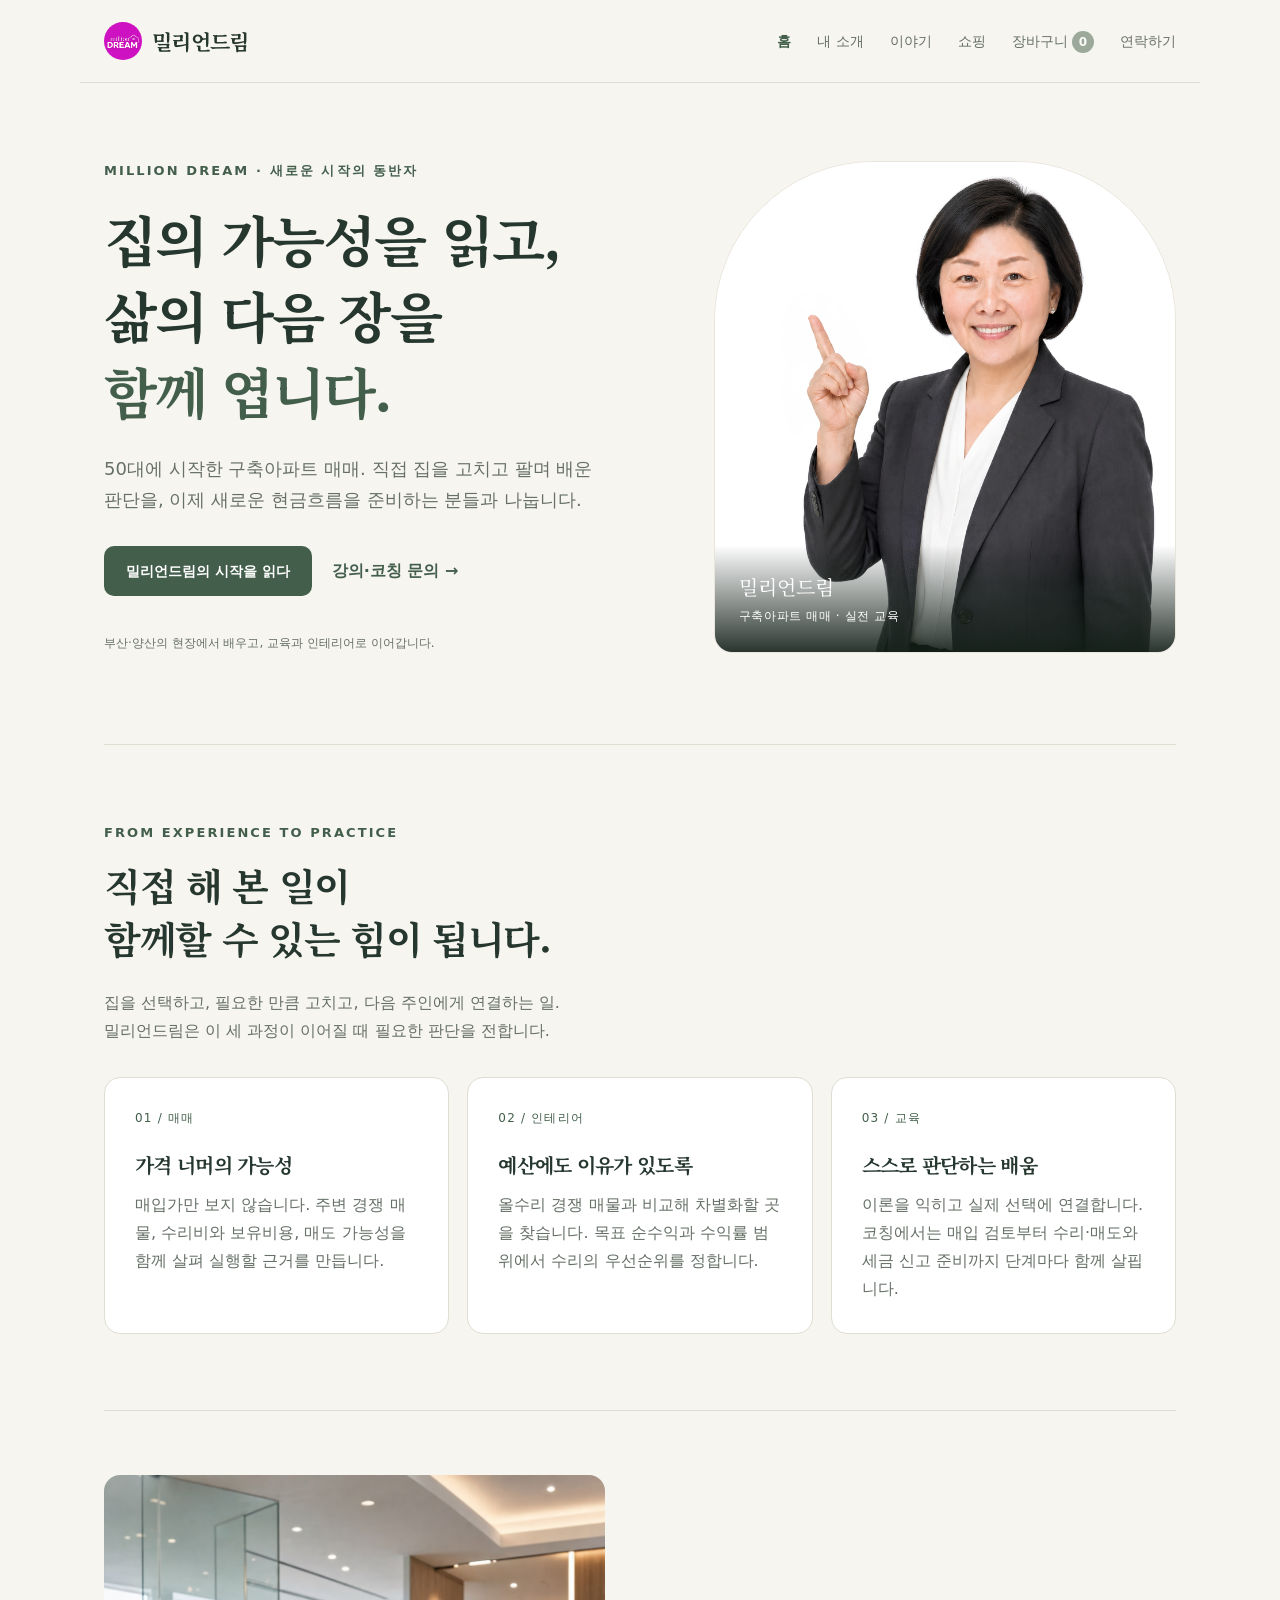
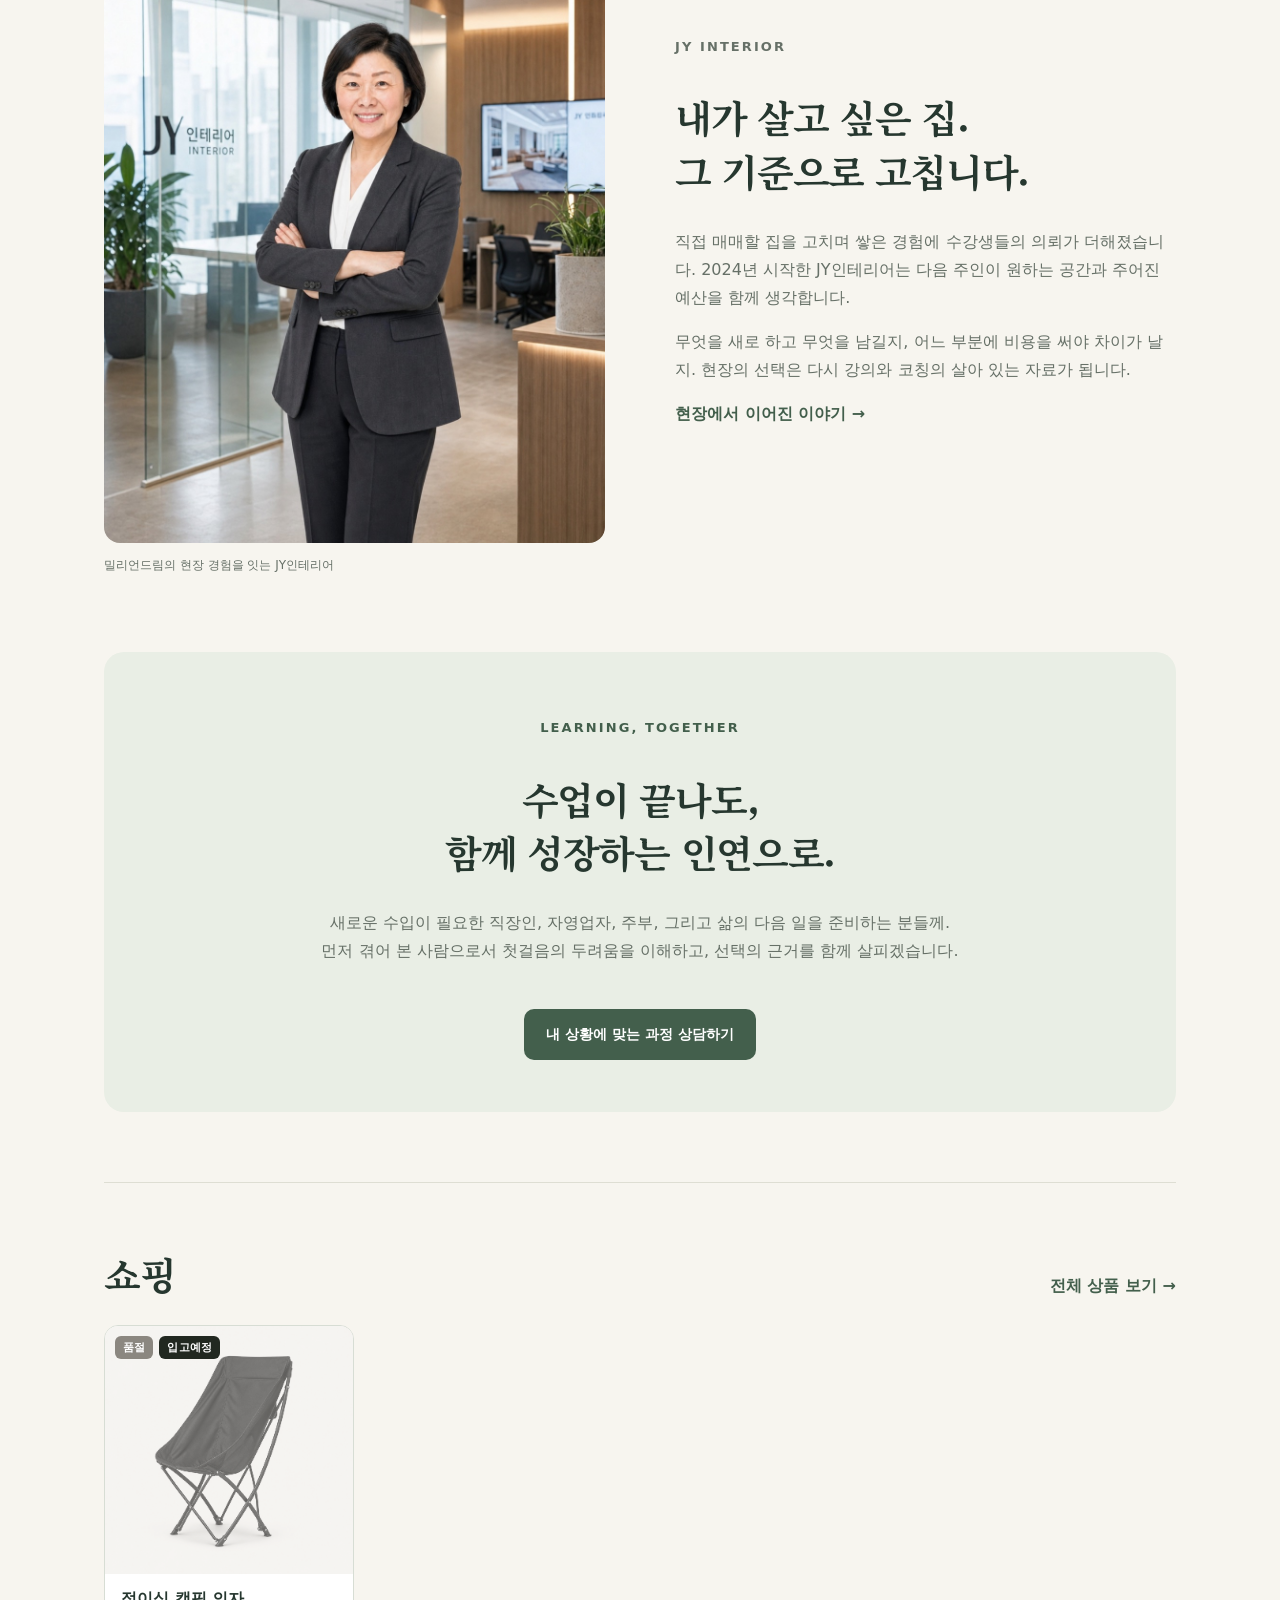
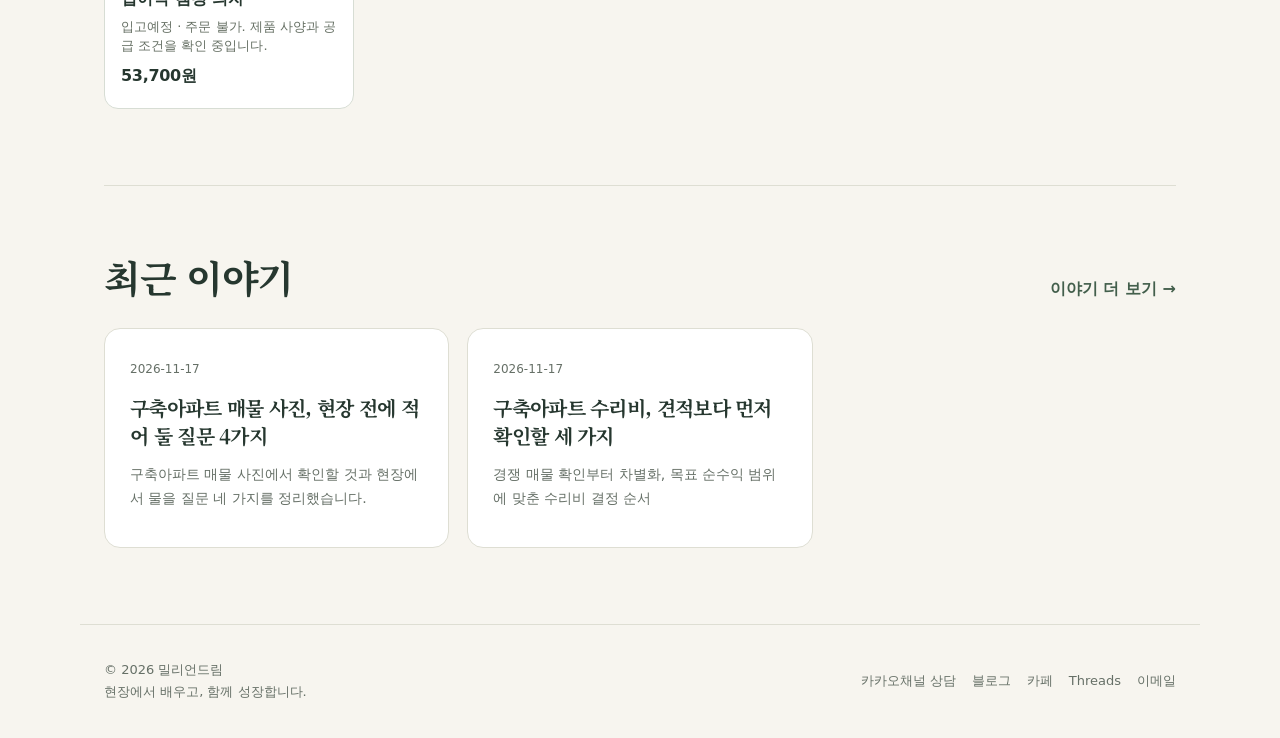
==== commit 30872e08: "Refresh Milliondream brand story, portraits and contact experience" ====
--- a/index.html
+++ b/index.html
@@ -1,7 +1,8 @@
-<!doctype html><html lang="ko"><head><meta charset="utf-8"><meta name="viewport" content="width=device-width,initial-scale=1"><title>밀리언드림 | 구축 아파트의 가능성을 찾습니다</title><meta name="description" content="문지영의 밀리언드림. 부산·양산의 구축 아파트 매매와 수리, 현장에서 배운 판단과 과정을 기록합니다."><link rel="stylesheet" href="/site.css"><link rel="stylesheet" href="/shop/shop.css"></head><body>
-<header class="site-header"><a class="site-logo" href="/">밀리언드림</a><button class="menu-toggle" aria-expanded="false" aria-controls="main-nav">메뉴</button><nav id="main-nav" class="site-nav" aria-label="주 메뉴"><a href="/" aria-current="page">홈</a><a href="/about.html">내 소개</a><a href="/story/">이야기</a><a href="/shop/">쇼핑</a><a href="/shop/cart.html" data-shop-cart>장바구니 <span class="sk-count" data-shop-cart-count>0</span></a><a href="/contact.html">연락하기</a></nav></header>
-<main class="page"><section class="hero-main"><p class="eyebrow">Million Dream</p><h1>낡은 집에서<br>새로운 가능성을 찾습니다.</h1><p class="lead">저는 부산·양산에서 구축 아파트 급매 매매와 인테리어 시공, 교육을 이어가는 문지영입니다. 집을 고르고 고쳐 다시 연결하는 과정에서 배운 기준과 시행착오를 기록합니다.</p><a class="button" href="/about.html">문지영 소개 읽기</a></section>
-<section class="section"><div class="section-head"><h2>밀리언드림의 일</h2></div><div class="grid"><div class="feature"><h3>급매 아파트 매매</h3><p>가격만이 아니라 집의 상태와 비교할 조건을 살핍니다. 매수·수리·매도의 과정을 함께 봅니다.</p></div><div class="feature"><h3>인테리어 시공</h3><p>집의 상태와 수리 목적을 바탕으로 작업 범위를 정합니다. 맡길 일과 직접 확인할 일을 나누어 봅니다.</p></div><div class="feature"><h3>현장 중심 교육</h3><p>자료를 비교하고, 선택한 이유와 남은 질문을 정리하는 배움을 지향합니다. 답을 외우기보다 스스로 판단하는 과정에 초점을 둡니다.</p></div></div></section>
-<section class="section"><div class="section-head"><h2>쇼핑</h2><a class="text-link" href="/shop/">전체 상품 보기 →</a></div><div data-shop-featured="3"></div></section>
+<!doctype html><html lang="ko"><head><meta charset="utf-8"><meta name="viewport" content="width=device-width,initial-scale=1"><title>밀리언드림 | 구축 아파트의 가능성을 찾습니다</title><meta name="description" content="50대의 새로운 시작에서 출발한 밀리언드림. 구축아파트 매매, JY인테리어, 현장 중심 교육과 코칭으로 삶의 다음 장을 함께 준비합니다."><link rel="stylesheet" href="/site.css"><link rel="stylesheet" href="/shop/shop.css"></head><body>
+<header class="site-header"><a class="site-logo" href="/"><img src="/assets/logo.jpg" width="38" height="38" alt="">밀리언드림</a><button class="menu-toggle" aria-expanded="false" aria-controls="main-nav">메뉴</button><nav id="main-nav" class="site-nav" aria-label="주 메뉴"><a href="/" aria-current="page">홈</a><a href="/about.html">내 소개</a><a href="/story/">이야기</a><a href="/shop/">쇼핑</a><a href="/shop/cart.html" data-shop-cart>장바구니 <span class="sk-count" data-shop-cart-count>0</span></a><a href="/contact.html">연락하기</a></nav></header>
+<main class="page"><section class="hero-main hero-split"><div class="hero-copy"><p class="eyebrow">Million Dream · 새로운 시작의 동반자</p><h1>집의 가능성을 읽고,<br>삶의 다음 장을<br><em>함께 엽니다.</em></h1><p class="lead">50대에 시작한 구축아파트 매매. 직접 집을 고치고 팔며 배운 판단을, 이제 새로운 현금흐름을 준비하는 분들과 나눕니다.</p><div class="hero-actions"><a class="button" href="/about.html">밀리언드림의 시작을 읽다</a><a class="text-link" href="/contact.html">강의·코칭 문의 →</a></div><p class="hero-note">부산·양산의 현장에서 배우고, 교육과 인테리어로 이어갑니다.</p></div><figure class="hero-portrait"><img src="/assets/instructor.jpg" width="960" height="1112" alt="미소 지으며 손가락을 들어 보이는 밀리언드림 강사" fetchpriority="high"><figcaption>밀리언드림 <span>구축아파트 매매 · 실전 교육</span></figcaption></figure></section>
+<section class="section"><p class="eyebrow">From experience to practice</p><div class="section-head"><h2>직접 해 본 일이<br>함께할 수 있는 힘이 됩니다.</h2></div><p class="section-intro">집을 선택하고, 필요한 만큼 고치고, 다음 주인에게 연결하는 일.<br>밀리언드림은 이 세 과정이 이어질 때 필요한 판단을 전합니다.</p><div class="grid"><div class="feature"><span class="step-number">01 / 매매</span><h3>가격 너머의 가능성</h3><p>매입가만 보지 않습니다. 주변 경쟁 매물, 수리비와 보유비용, 매도 가능성을 함께 살펴 실행할 근거를 만듭니다.</p></div><div class="feature"><span class="step-number">02 / 인테리어</span><h3>예산에도 이유가 있도록</h3><p>올수리 경쟁 매물과 비교해 차별화할 곳을 찾습니다. 목표 순수익과 수익률 범위에서 수리의 우선순위를 정합니다.</p></div><div class="feature"><span class="step-number">03 / 교육</span><h3>스스로 판단하는 배움</h3><p>이론을 익히고 실제 선택에 연결합니다. 코칭에서는 매입 검토부터 수리·매도와 세금 신고 준비까지 단계마다 함께 살핍니다.</p></div></div></section>
+<section class="section editorial-split"><figure class="editorial-photo"><img src="/assets/interior-portrait.jpg" width="1050" height="1400" alt="JY인테리어 공간을 배경으로 한 밀리언드림 대표 이미지" loading="lazy"><figcaption>밀리언드림의 현장 경험을 잇는 JY인테리어</figcaption></figure><div><p class="eyebrow">JY Interior</p><h2>내가 살고 싶은 집.<br>그 기준으로 고칩니다.</h2><p>직접 매매할 집을 고치며 쌓은 경험에 수강생들의 의뢰가 더해졌습니다. 2024년 시작한 JY인테리어는 다음 주인이 원하는 공간과 주어진 예산을 함께 생각합니다.</p><p>무엇을 새로 하고 무엇을 남길지, 어느 부분에 비용을 써야 차이가 날지. 현장의 선택은 다시 강의와 코칭의 살아 있는 자료가 됩니다.</p><a class="text-link" href="/about.html">현장에서 이어진 이야기 →</a></div></section>
+<section class="section mentoring"><p class="eyebrow">Learning, together</p><h2>수업이 끝나도,<br>함께 성장하는 인연으로.</h2><p class="section-intro">새로운 수입이 필요한 직장인, 자영업자, 주부, 그리고 삶의 다음 일을 준비하는 분들께.<br>먼저 겪어 본 사람으로서 첫걸음의 두려움을 이해하고, 선택의 근거를 함께 살피겠습니다.</p><a class="button" href="https://pf.kakao.com/_hgxfrX" target="_blank" rel="noopener noreferrer">내 상황에 맞는 과정 상담하기</a></section><section class="section"><div class="section-head"><h2>쇼핑</h2><a class="text-link" href="/shop/">전체 상품 보기 →</a></div><div data-shop-featured="3"></div></section>
 <section class="section"><div class="section-head"><h2>최근 이야기</h2><a class="text-link" href="/story/">이야기 더 보기 →</a></div><div class="grid" id="latest-posts" aria-live="polite">글을 불러오는 중입니다.</div></section></main>
-<footer class="site-footer"><span>© 2026 밀리언드림</span><span><a href="/contact.html">연락하기</a></span></footer><script src="/site.js" defer></script><script src="/shop/shop.js" defer></script></body></html>
+<footer class="site-footer"><span>© 2026 밀리언드림<br>현장에서 배우고, 함께 성장합니다.</span><div class="footer-links"><a href="https://pf.kakao.com/_hgxfrX" target="_blank" rel="noopener noreferrer">카카오채널 상담</a><a href="https://blog.naver.com/woril" target="_blank" rel="noopener noreferrer">블로그</a><a href="https://cafe.naver.com/1milliondream" target="_blank" rel="noopener noreferrer">카페</a><a href="https://www.threads.com/@milliondream_kr" target="_blank" rel="noopener noreferrer">Threads</a><a href="mailto:01074668551a@gmail.com">이메일</a></div></footer><script src="/site.js" defer></script><script src="/shop/shop.js" defer></script></body></html>
--- a/site.css
+++ b/site.css
@@ -42,3 +42,10 @@
 .site-footer{border-top:1px solid var(--line);padding:34px 24px;max-width:1120px;margin:auto;color:var(--muted);font-size:13px;display:flex;justify-content:space-between;gap:20px}
 .site-footer a{text-decoration:none}
 @media(max-width:700px){.site-header{flex-wrap:wrap}.menu-toggle{display:block}.site-nav{display:none;width:100%;flex-direction:column;align-items:stretch;gap:0;padding:8px 0}.site-nav.open{display:flex}.site-nav a{padding:10px 0}.hero-main{padding:65px 0}.grid{grid-template-columns:1fr}.section{padding:48px 0}.site-footer{display:block}.reading{padding:50px 0 80px}}
+/* Editorial brand refresh */
+:root{--bg:#f7f5ef;--ink:#26372f;--accent:#435f4c;--muted:#667067;--line:#deded3}
+.site-logo{display:flex;align-items:center;gap:10px}.site-logo img{border-radius:50%}.hero-split{max-width:none;display:grid;grid-template-columns:1.2fr 1fr;align-items:center;gap:55px;padding:64px 0 78px}.hero-split h1{font-size:clamp(36px,4.3vw,57px);line-height:1.38}.hero-split h1 em{font-style:normal;color:var(--accent)}.hero-split .lead{font-size:18px;max-width:490px}.hero-actions{display:flex;align-items:center;flex-wrap:wrap;gap:20px}.hero-actions .button{margin:12px 0}.hero-note{font-size:12px;color:var(--muted);margin-top:25px}.hero-portrait{margin:0;background:#fff;position:relative;border-radius:160px 160px 18px 18px;overflow:hidden;border:1px solid #e8e5dc}.hero-portrait img{display:block;width:100%;height:490px;object-fit:cover;object-position:center top}.hero-portrait figcaption{position:absolute;bottom:0;left:0;width:100%;padding:24px;background:linear-gradient(transparent,rgba(19,31,24,.9));color:white;font-size:20px;font-family:var(--serif)}.hero-portrait figcaption span{display:block;font:12px/2 var(--sans);letter-spacing:.05em}.section-intro{color:var(--muted);max-width:760px;margin-bottom:32px}.step-number{display:block;color:var(--accent);font-size:12px;letter-spacing:.1em;margin-bottom:22px}.feature{padding:30px}.editorial-split{display:grid;grid-template-columns:1fr 1fr;gap:70px;align-items:center}.editorial-photo{margin:0}.editorial-photo img{display:block;width:100%;height:auto;border-radius:16px}.editorial-photo figcaption,.community-photo figcaption{font-size:12px;color:var(--muted);margin-top:12px}.editorial-split p{color:var(--muted)}.mentoring{text-align:center;background:#e9eee5;border-radius:20px;padding:52px 30px;margin-bottom:70px;border:0}.mentoring .section-intro{margin:20px auto}.about-opening{display:grid;grid-template-columns:1.5fr 1fr;gap:60px;align-items:center;padding:64px 0;border-bottom:1px solid var(--line)}.about-opening h1{font-size:clamp(34px,4.4vw,54px)}.about-opening img{width:100%;height:380px;object-fit:cover;object-position:top;border-radius:140px 140px 14px 14px}.story-body{margin:auto;max-width:680px}.story-body h2{font-size:29px;margin:50px 0 24px}.story-body h2:first-child{margin-top:0}.story-body p{line-height:1.95}.community-photo{margin:42px 0}.community-photo img{display:block;width:100%;max-width:480px;height:auto;margin:auto;border-radius:16px}.community-photo figcaption{text-align:center}.closing-promise{font:600 23px/1.8 var(--serif);color:var(--accent);padding:28px 0;border-top:1px solid var(--line)}.footer-links{display:flex;gap:16px;align-items:center;flex-wrap:wrap}a:focus-visible,button:focus-visible{outline:3px solid #9c6b3d;outline-offset:5px}
+@media(max-width:900px){.site-nav{gap:15px}.hero-split{gap:28px}.hero-portrait img{height:430px}.editorial-split{gap:35px}}
+@media(max-width:700px){.hero-split,.editorial-split,.about-opening{grid-template-columns:1fr;gap:30px}.hero-split{padding:36px 0 48px}.hero-split h1{font-size:39px}.hero-portrait{max-width:400px;width:100%;margin:auto;border-radius:140px 140px 16px 16px}.hero-portrait img{height:430px}.hero-split .lead{font-size:17px}.eyebrow{font-size:11px}.hero-actions{gap:14px}.hero-actions .text-link{font-size:14px}.section-head{align-items:start;flex-direction:column;gap:14px}.editorial-photo{max-width:420px;margin:auto}.mentoring{padding:36px 22px}.about-opening{padding:35px 0}.about-opening img{max-width:330px;height:350px;margin:auto}.story-body h2{font-size:25px}.footer-links{margin-top:20px;gap:14px}.site-header{gap:15px}}
+
+.contact-buttons{display:grid;gap:12px;max-width:480px}.contact-buttons .button{margin:0;text-align:center}
